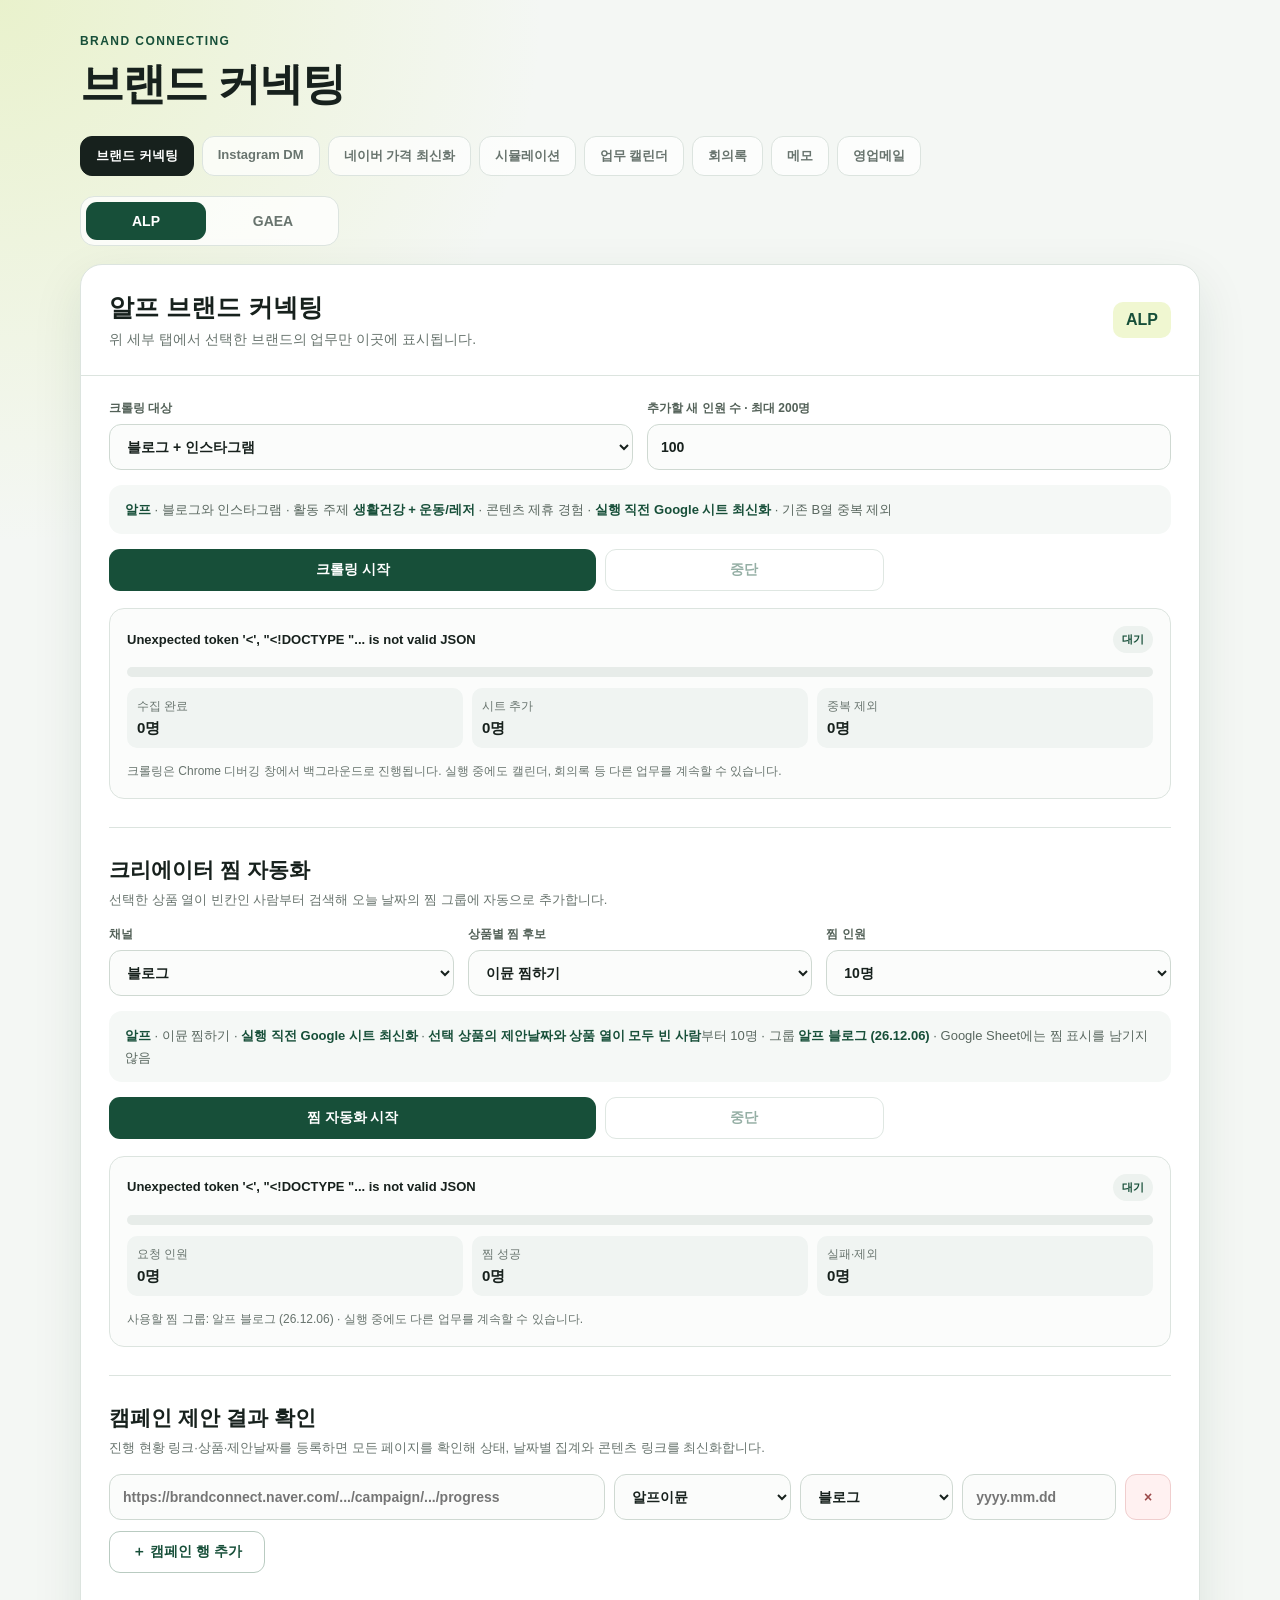
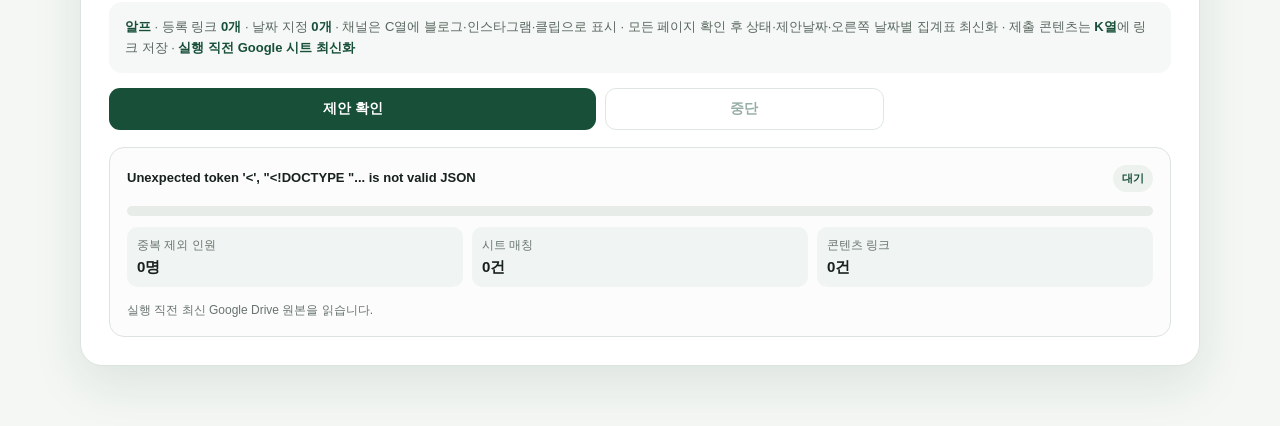
==== brand_connecting.html @ 6a79bbef "Add blog Instagram and clip campaign channels" ====
<!doctype html>
<html lang="ko">
<head>
  <meta charset="utf-8">
  <meta name="viewport" content="width=device-width, initial-scale=1">
  <title>브랜드 커넥팅</title>
  <style>
    :root{
      --ink:#17211d;--muted:#68746e;--paper:#f4f7f4;--card:#fff;
      --green:#174f39;--lime:#cde466;--line:#dce4df;
      --shadow:0 18px 50px rgba(18,54,40,.10)
    }
    *{box-sizing:border-box}
    body{
      margin:0;color:var(--ink);font-family:"Segoe UI","Malgun Gothic",sans-serif;
      background:radial-gradient(circle at top left,rgba(205,228,102,.28),transparent 34rem),var(--paper)
    }
    body[data-brand="gaia"]{
      --green:#4d5a24;--lime:#d8c56a;--paper:#f7f5ec;--line:#e3dfca;
      --shadow:0 18px 50px rgba(77,90,36,.11)
    }
    main{width:min(1120px,calc(100% - 40px));margin:34px auto 60px}
    header{display:flex;align-items:end;justify-content:space-between;gap:24px;margin-bottom:22px}
    .eyebrow{color:var(--green);font-weight:800;letter-spacing:.12em;font-size:12px}
    h1{margin:7px 0 0;font-size:clamp(28px,4vw,44px);letter-spacing:-.04em}
    .nav{display:flex;gap:8px;margin:0 0 18px;overflow-x:auto;padding-bottom:2px}
    .nav a{flex:0 0 auto;padding:10px 15px;border:1px solid var(--line);border-radius:12px;color:var(--muted);background:rgba(255,255,255,.72);text-decoration:none;font-size:13px;font-weight:800}
    .nav a.active{color:#fff;background:var(--ink);border-color:var(--ink)}
    .brand-switch{display:inline-flex;gap:7px;padding:5px;margin-bottom:18px;background:rgba(255,255,255,.78);border:1px solid var(--line);border-radius:14px}
    button{border:0;border-radius:11px;padding:11px 22px;cursor:pointer;font:800 14px "Segoe UI","Malgun Gothic",sans-serif}
    .brand-switch button{min-width:120px;color:var(--muted);background:transparent}
    .brand-switch button.active{color:#fff;background:var(--green)}
    .workspace{background:var(--card);border:1px solid var(--line);border-radius:22px;box-shadow:var(--shadow);overflow:hidden}
    .workspace-head{display:flex;justify-content:space-between;gap:18px;padding:26px 28px;border-bottom:1px solid var(--line)}
    .workspace-head h2{margin:0 0 7px;font-size:25px}
    .workspace-head p{margin:0;color:var(--muted);font-size:14px}
    .brand-mark{align-self:center;padding:9px 13px;border-radius:10px;background:color-mix(in srgb,var(--lime) 30%,white);color:var(--green);font-weight:900}
    .workspace-body{min-height:300px;padding:24px 28px 28px}
    .crawl-grid{display:grid;grid-template-columns:1fr 1fr;gap:14px}
    .field label{display:block;margin:0 0 7px;color:#536158;font-size:12px;font-weight:850}
    .field select,.field input{width:100%;height:46px;border:1px solid #cfd9d2;border-radius:12px;background:#fbfcfb;padding:0 13px;color:var(--ink);font:700 14px "Segoe UI","Malgun Gothic",sans-serif;outline:none}
    .field select:focus,.field input:focus{border-color:#76a68b;box-shadow:0 0 0 3px rgba(23,89,64,.10)}
    .filter-summary{margin:15px 0;padding:14px 16px;border-radius:13px;background:#f5f8f6;color:#59675f;font-size:13px;line-height:1.65}
    .filter-summary strong{color:var(--green)}
    .crawl-actions{display:grid;grid-template-columns:1.4fr .8fr .8fr;gap:9px}
    .start-button{color:#fff;background:var(--green)}
    .resume-button{color:#263311;background:var(--lime)}
    .stop-button{color:var(--green);background:#fff;border:1px solid #b9cbc1}
    .crawl-actions button:disabled{cursor:not-allowed;opacity:.45}
    .status-card{margin-top:17px;padding:17px;border:1px solid var(--line);border-radius:15px;background:#fbfcfb}
    .status-top{display:flex;align-items:center;justify-content:space-between;gap:12px}
    .status-message{font-size:13px;font-weight:750;line-height:1.55}
    .status-badge{flex:0 0 auto;padding:6px 9px;border-radius:99px;background:#edf2ef;color:var(--green);font-size:11px;font-weight:850}
    .progress{height:10px;margin:14px 0 11px;border-radius:99px;background:#e7ece9;overflow:hidden}
    .progress div{height:100%;width:0;background:var(--lime);transition:width .25s}
    .status-meta{display:grid;grid-template-columns:repeat(3,1fr);gap:9px;color:var(--muted);font-size:12px}
    .status-meta div{padding:10px;border-radius:10px;background:#f0f4f2}
    .status-meta b{display:block;margin-top:4px;color:var(--ink);font-size:15px}
    .background-note{margin:14px 0 0;color:var(--muted);font-size:12px;line-height:1.55}
    .section-divider{height:1px;margin:28px 0;background:var(--line)}
    .favorite-head{display:flex;align-items:end;justify-content:space-between;gap:18px;margin-bottom:16px}
    .favorite-head h3{margin:0 0 6px;font-size:21px}
    .favorite-head p{margin:0;color:var(--muted);font-size:13px;line-height:1.55}
    .favorite-grid{display:grid;grid-template-columns:repeat(3,1fr);gap:14px}
    .favorite-actions{display:grid;grid-template-columns:1.4fr .8fr .8fr;gap:9px}
    .favorite-start{color:#fff;background:var(--green)}
    .favorite-resume{color:#263311;background:var(--lime)}
    .favorite-stop{color:var(--green);background:#fff;border:1px solid #b9cbc1}
    .favorite-actions button:disabled{cursor:not-allowed;opacity:.45}
    .campaign-list{display:grid;gap:10px;margin-bottom:11px}
    .campaign-row{display:grid;grid-template-columns:minmax(0,1.55fr) minmax(145px,.55fr) minmax(130px,.48fr) minmax(135px,.48fr) 46px;gap:9px;align-items:center}
    .campaign-row input,.campaign-row select{width:100%;height:46px;border:1px solid #cfd9d2;border-radius:12px;background:#fbfcfb;padding:0 13px;color:var(--ink);font:700 14px "Segoe UI","Malgun Gothic",sans-serif;outline:none}
    .campaign-row input:focus,.campaign-row select:focus{border-color:#76a68b;box-shadow:0 0 0 3px rgba(23,89,64,.10)}
    .remove-campaign{height:46px;padding:0;color:#9c4b4b;background:#fff1f1;border:1px solid #f0cece}
    .add-campaign{margin-bottom:14px;color:var(--green);background:#fff;border:1px solid #b9cbc1}
    .proposal-actions{display:grid;grid-template-columns:1.4fr .8fr .8fr;gap:9px}
    .proposal-start{color:#fff;background:var(--green)}
    .proposal-resume{color:#263311;background:var(--lime)}
    .proposal-stop{color:var(--green);background:#fff;border:1px solid #b9cbc1}
    .proposal-actions button:disabled,.add-campaign:disabled,.remove-campaign:disabled{cursor:not-allowed;opacity:.45}
    .error-list{margin:10px 0 0;padding-left:18px;color:#9c4b4b;font-size:12px;line-height:1.55}
    @media(max-width:760px){header{align-items:start;flex-direction:column}.workspace-head,.favorite-head{align-items:start;flex-direction:column}.crawl-grid,.crawl-actions,.favorite-grid,.favorite-actions,.proposal-actions,.campaign-row{grid-template-columns:1fr}.status-meta{grid-template-columns:1fr}.remove-campaign{width:100%}}
  </style>
  <link rel="stylesheet" href="/theme-meeting.css">
  <link rel="stylesheet" href="/glass-theme.css">
</head>
<body class="page-brand" data-brand="alp">
  <main>
    <header>
      <div>
        <div class="eyebrow">BRAND CONNECTING</div>
        <h1>브랜드 커넥팅</h1>
      </div>
    </header>
    <nav class="nav" aria-label="업무 메뉴">
      <a class="active" href="/brand-connecting">브랜드 커넥팅</a>
      <a href="/">Instagram DM</a>
      <a href="/prices">네이버 가격 최신화</a>
      <a href="/simulation">시뮬레이션</a>
      <a href="/calendar">업무 캘린더</a>
      <a href="/meetings">회의록</a>
      <a href="/memos">메모</a>
      <a href="/sales-email">영업메일</a>
    </nav>
    <div class="brand-switch" aria-label="브랜드 선택">
      <button type="button" data-brand="alp">ALP</button>
      <button type="button" data-brand="gaia">GAEA</button>
    </div>
    <section class="workspace">
      <div class="workspace-head">
        <div>
          <h2 id="workspaceTitle">알프 브랜드 커넥팅</h2>
          <p>위 세부 탭에서 선택한 브랜드의 업무만 이곳에 표시됩니다.</p>
        </div>
        <div id="brandMark" class="brand-mark">ALP</div>
      </div>
      <div class="workspace-body">
        <div class="crawl-grid">
          <div class="field">
            <label for="crawlSource">크롤링 대상</label>
            <select id="crawlSource">
              <option value="both">블로그 + 인스타그램</option>
              <option value="blog">블로그만</option>
              <option value="instagram">인스타그램만</option>
            </select>
          </div>
          <div class="field">
            <label for="crawlCount">추가할 새 인원 수 · 최대 200명</label>
            <input id="crawlCount" type="number" min="1" max="200" value="100">
          </div>
        </div>
        <div id="filterSummary" class="filter-summary"></div>
        <div class="crawl-actions">
          <button id="startCrawl" class="start-button" type="button">크롤링 시작</button>
          <button id="resumeCrawl" class="resume-button" type="button" hidden>로그인 완료·계속</button>
          <button id="stopCrawl" class="stop-button" type="button" disabled>중단</button>
        </div>
        <div class="status-card">
          <div class="status-top">
            <div id="statusMessage" class="status-message">크롤링 대기 중</div>
            <div id="statusBadge" class="status-badge">대기</div>
          </div>
          <div class="progress"><div id="crawlProgress"></div></div>
          <div class="status-meta">
            <div>수집 완료<b id="collectedCount">0명</b></div>
            <div>시트 추가<b id="addedCount">0명</b></div>
            <div>중복 제외<b id="duplicateCount">0명</b></div>
          </div>
          <p class="background-note">크롤링은 Chrome 디버깅 창에서 백그라운드로 진행됩니다. 실행 중에도 캘린더, 회의록 등 다른 업무를 계속할 수 있습니다.</p>
        </div>
        <div class="section-divider"></div>
        <section aria-labelledby="favoriteTitle">
          <div class="favorite-head">
            <div>
              <h3 id="favoriteTitle">크리에이터 찜 자동화</h3>
              <p>선택한 상품 열이 빈칸인 사람부터 검색해 오늘 날짜의 찜 그룹에 자동으로 추가합니다.</p>
            </div>
          </div>
          <div class="favorite-grid">
            <div class="field">
              <label for="favoritePlatform">채널</label>
              <select id="favoritePlatform">
                <option value="blog">블로그</option>
                <option value="instagram">인스타그램</option>
              </select>
            </div>
            <div class="field">
              <label for="favoriteProduct">상품별 찜 후보</label>
              <select id="favoriteProduct"></select>
            </div>
            <div class="field">
              <label for="favoriteCount">찜 인원</label>
              <select id="favoriteCount">
                <option value="10">10명</option>
                <option value="20">20명</option>
                <option value="30">30명</option>
                <option value="40">40명</option>
                <option value="50">50명</option>
              </select>
            </div>
          </div>
          <div id="favoriteSummary" class="filter-summary"></div>
          <div class="favorite-actions">
            <button id="startFavorite" class="favorite-start" type="button">찜 자동화 시작</button>
            <button id="resumeFavorite" class="favorite-resume" type="button" hidden>로그인 완료·계속</button>
            <button id="stopFavorite" class="favorite-stop" type="button" disabled>중단</button>
          </div>
          <div class="status-card">
            <div class="status-top">
              <div id="favoriteStatusMessage" class="status-message">찜 자동화 대기 중</div>
              <div id="favoriteStatusBadge" class="status-badge">대기</div>
            </div>
            <div class="progress"><div id="favoriteProgress"></div></div>
            <div class="status-meta">
              <div>요청 인원<b id="favoriteRequested">0명</b></div>
              <div>찜 성공<b id="favoriteProcessed">0명</b></div>
              <div>실패·제외<b id="favoriteFailed">0명</b></div>
            </div>
            <p id="favoriteGroupNote" class="background-note"></p>
          </div>
        </section>
        <div class="section-divider"></div>
        <section aria-labelledby="proposalTitle">
          <div class="favorite-head">
            <div>
              <h3 id="proposalTitle">캠페인 제안 결과 확인</h3>
              <p>진행 현황 링크·상품·제안날짜를 등록하면 모든 페이지를 확인해 상태, 날짜별 집계와 콘텐츠 링크를 최신화합니다.</p>
            </div>
          </div>
          <div id="campaignList" class="campaign-list"></div>
          <button id="addCampaign" class="add-campaign" type="button">＋ 캠페인 행 추가</button>
          <div id="proposalSummary" class="filter-summary"></div>
          <div class="proposal-actions">
            <button id="startProposal" class="proposal-start" type="button">제안 확인</button>
            <button id="resumeProposal" class="proposal-resume" type="button" hidden>로그인 완료·계속</button>
            <button id="stopProposal" class="proposal-stop" type="button" disabled>중단</button>
          </div>
          <div class="status-card">
            <div class="status-top">
              <div id="proposalStatusMessage" class="status-message">제안 결과 확인 대기 중</div>
              <div id="proposalStatusBadge" class="status-badge">대기</div>
            </div>
            <div class="progress"><div id="proposalProgress"></div></div>
            <div class="status-meta">
              <div>중복 제외 인원<b id="proposalCreators">0명</b></div>
              <div>시트 매칭<b id="proposalMatched">0건</b></div>
              <div>콘텐츠 링크<b id="proposalLinks">0건</b></div>
            </div>
            <p id="proposalNote" class="background-note">실행 직전 최신 Google Drive 원본을 읽습니다.</p>
            <ul id="proposalErrors" class="error-list" hidden></ul>
          </div>
        </section>
      </div>
    </section>
  </main>
  <script>
    const brands={
      alp:{label:"알프",mark:"ALP"},
      gaia:{label:"가이아",mark:"GAEA"}
    };
    const favoriteProducts={
      alp:[
        {value:"immun",label:"이뮨 찜하기"},
        {value:"iron_drop",label:"아이언드롭 찜하기"}
      ],
      gaia:[
        {value:"oil",label:"오일 찜하기"},
        {value:"pickles",label:"병절임 찜하기"},
        {value:"pouch",label:"파우치 찜하기"}
      ]
    };
    const campaignProducts={
      alp:[
        {value:"immun",label:"알프이뮨"},
        {value:"iron_drop",label:"알프아이언드롭"}
      ],
      gaia:[
        {value:"oil",label:"오일"},
        {value:"pickles",label:"병절임"},
        {value:"pouch",label:"파우치"}
      ]
    };
    const campaignChannels={
      alp:[
        {value:"blog",label:"블로그"},
        {value:"instagram",label:"인스타그램"}
      ],
      gaia:[
        {value:"blog",label:"블로그"},
        {value:"instagram",label:"인스타그램"},
        {value:"clip",label:"클립"}
      ]
    };
    const proposalRowsByBrand={
      alp:[{url:"",product:"immun",channel:"blog",proposal_date:""}],
      gaia:[{url:"",product:"oil",channel:"blog",proposal_date:""}]
    };
    const proposalSaveTimers={alp:null,gaia:null};
    let currentBrand="alp",pollTimer=null,favoritePollTimer=null,proposalPollTimer=null;
    let latestCrawlStatus=null,latestFavoriteStatus=null,latestProposalStatus=null;
    let crawlIsRunning=false,favoriteIsRunning=false,proposalIsRunning=false;
    const runningStatuses=new Set(["queued","preparing","running","saving","login_required"]);
    async function request(url,options){
      const response=await fetch(url,options),data=await response.json();
      if(!response.ok)throw new Error(data.error||"요청을 처리하지 못했습니다.");
      return data;
    }
    function updateFilterSummary(){
      const source=document.getElementById("crawlSource").value;
      const sourceLabel={both:"블로그와 인스타그램",blog:"블로그",instagram:"인스타그램"}[source];
      const topics=currentBrand==="alp"?"생활건강 + 운동/레저":"푸드";
      document.getElementById("filterSummary").innerHTML=`<strong>${brands[currentBrand].label}</strong> · ${sourceLabel} · 활동 주제 <strong>${topics}</strong> · 콘텐츠 제휴 경험 · <strong>실행 직전 Google 시트 최신화</strong> · 기존 B열 중복 제외`;
    }
    function todayGroupName(){
      const now=new Date();
      const stamp=`${String(now.getFullYear()).slice(-2)}.${String(now.getMonth()+1).padStart(2,"0")}.${String(now.getDate()).padStart(2,"0")}`;
      const platform=document.getElementById("favoritePlatform").value==="blog"?"블로그":"인스타그램";
      return `${brands[currentBrand].label} ${platform} (${stamp})`;
    }
    function todayProposalDate(){
      const now=new Date();
      return `${now.getFullYear()}.${String(now.getMonth()+1).padStart(2,"0")}.${String(now.getDate()).padStart(2,"0")}`;
    }
    function renderFavoriteProducts(){
      const select=document.getElementById("favoriteProduct");
      const previous=select.value;
      select.replaceChildren();
      favoriteProducts[currentBrand].forEach(product=>{
        const option=document.createElement("option");
        option.value=product.value;option.textContent=product.label;select.append(option);
      });
      if([...select.options].some(option=>option.value===previous))select.value=previous;
      updateFavoriteSummary();
    }
    function updateFavoriteSummary(){
      const product=document.getElementById("favoriteProduct").selectedOptions[0]?.textContent||"";
      const count=document.getElementById("favoriteCount").value;
      document.getElementById("favoriteSummary").innerHTML=`<strong>${brands[currentBrand].label}</strong> · ${product} · <strong>실행 직전 Google 시트 최신화</strong> · <strong>선택 상품의 제안날짜와 상품 열이 모두 빈 사람</strong>부터 ${count}명 · 그룹 <strong>${todayGroupName()}</strong> · Google Sheet에는 찜 표시를 남기지 않음`;
      document.getElementById("favoriteGroupNote").textContent=`사용할 찜 그룹: ${todayGroupName()} · 실행 중에도 다른 업무를 계속할 수 있습니다.`;
    }
    function updateProposalSummary(){
      const rows=proposalRowsByBrand[currentBrand];
      const filled=rows.filter(row=>row.url.trim()).length;
      const dated=rows.filter(row=>row.url.trim()&&String(row.proposal_date||"").trim()).length;
      const clips=rows.filter(row=>row.url.trim()&&row.channel==="clip").length;
      const contentColumn=currentBrand==="alp"?"K열":"L열";
      document.getElementById("proposalSummary").innerHTML=`<strong>${brands[currentBrand].label}</strong> · 등록 링크 <strong>${filled}개</strong> · 날짜 지정 <strong>${dated}개</strong>${currentBrand==="gaia"?` · 클립 <strong>${clips}개</strong>`:""} · 채널은 C열에 블로그·인스타그램·클립으로 표시 · 모든 페이지 확인 후 상태·제안날짜·오른쪽 날짜별 집계표 최신화 · 제출 콘텐츠는 <strong>${contentColumn}</strong>에 링크 저장 · <strong>실행 직전 Google 시트 최신화</strong>`;
    }
    function saveCampaignRows(brand=currentBrand,immediate=false){
      const campaigns=proposalRowsByBrand[brand].map(row=>({
        url:String(row.url||""),
        product:String(row.product||""),
        channel:String(row.channel||""),
        proposal_date:String(row.proposal_date||"")
      }));
      const persist=()=>request("/api/brand-connecting/proposal/campaigns",{
        method:"POST",
        headers:{"Content-Type":"application/json"},
        body:JSON.stringify({brand,campaigns})
      }).catch(error=>{
        document.getElementById("proposalStatusMessage").textContent=`링크 저장 실패: ${error.message}`;
      });
      clearTimeout(proposalSaveTimers[brand]);
      if(immediate)persist();
      else proposalSaveTimers[brand]=setTimeout(persist,300);
    }
    async function loadCampaignRows(){
      for(const brand of ["alp","gaia"]){
        try{
          const saved=await request(`/api/brand-connecting/proposal/campaigns?brand=${brand}`);
          if(Array.isArray(saved.campaigns))proposalRowsByBrand[brand]=saved.campaigns;
        }catch(error){
          document.getElementById("proposalStatusMessage").textContent=`저장된 링크 불러오기 실패: ${error.message}`;
        }
      }
    }
    function renderCampaignRows(){
      const container=document.getElementById("campaignList");
      container.replaceChildren();
      proposalRowsByBrand[currentBrand].forEach((row,index)=>{
        const wrapper=document.createElement("div");
        wrapper.className="campaign-row";
        const input=document.createElement("input");
        input.type="url";
        input.placeholder="https://brandconnect.naver.com/.../campaign/.../progress";
        input.setAttribute("aria-label",`캠페인 링크 ${index+1}`);
        input.value=row.url;
        input.addEventListener("input",()=>{
          row.url=input.value;
          updateProposalSummary();
          saveCampaignRows();
        });
        const select=document.createElement("select");
        select.setAttribute("aria-label",`캠페인 상품 ${index+1}`);
        campaignProducts[currentBrand].forEach(product=>{
          const option=document.createElement("option");
          option.value=product.value;option.textContent=product.label;select.append(option);
        });
        select.value=row.product;
        select.addEventListener("change",()=>{
          row.product=select.value;
          saveCampaignRows();
        });
        const channelSelect=document.createElement("select");
        channelSelect.setAttribute("aria-label",`캠페인 채널 ${index+1}`);
        const emptyChannel=document.createElement("option");
        emptyChannel.value="";emptyChannel.textContent="채널 선택";channelSelect.append(emptyChannel);
        campaignChannels[currentBrand].forEach(channel=>{
          const option=document.createElement("option");
          option.value=channel.value;option.textContent=channel.label;channelSelect.append(option);
        });
        channelSelect.value=row.channel||"";
        const dateInput=document.createElement("input");
        dateInput.type="text";
        dateInput.inputMode="numeric";
        dateInput.placeholder="yyyy.mm.dd";
        dateInput.setAttribute("aria-label",`캠페인 제안날짜 ${index+1}`);
        dateInput.value=row.proposal_date||"";
        channelSelect.addEventListener("change",()=>{
          row.channel=channelSelect.value;
          if(row.channel==="clip"){
            row.proposal_date=todayProposalDate();
            dateInput.value=row.proposal_date;
          }
          updateProposalSummary();
          saveCampaignRows();
        });
        dateInput.addEventListener("input",()=>{
          row.proposal_date=dateInput.value;
          updateProposalSummary();
          saveCampaignRows();
        });
        const remove=document.createElement("button");
        remove.type="button";remove.className="remove-campaign";remove.textContent="×";
        remove.setAttribute("aria-label",`캠페인 행 ${index+1} 삭제`);
        remove.addEventListener("click",()=>{
          const rows=proposalRowsByBrand[currentBrand];
          rows.splice(index,1);
          saveCampaignRows(currentBrand,true);
          renderCampaignRows();
        });
        wrapper.append(input,select,channelSelect,dateInput,remove);
        container.append(wrapper);
      });
      updateProposalSummary();
      updateControls();
    }
    function addCampaignRow(){
      const rows=proposalRowsByBrand[currentBrand];
      if(rows.length>=20){
        document.getElementById("proposalStatusMessage").textContent="한 번에 최대 20개까지 등록할 수 있습니다.";
        return;
      }
      rows.push({url:"",product:campaignProducts[currentBrand][0].value,channel:"blog",proposal_date:todayProposalDate()});
      saveCampaignRows();
      renderCampaignRows();
    }
    function updateControls(){
      const anyRunning=crawlIsRunning||favoriteIsRunning||proposalIsRunning;
      document.getElementById("startCrawl").disabled=anyRunning;
      document.getElementById("stopCrawl").disabled=!crawlIsRunning;
      document.getElementById("crawlSource").disabled=anyRunning;
      document.getElementById("crawlCount").disabled=anyRunning;
      document.getElementById("startFavorite").disabled=anyRunning;
      document.getElementById("stopFavorite").disabled=!favoriteIsRunning;
      document.getElementById("favoritePlatform").disabled=anyRunning;
      document.getElementById("favoriteProduct").disabled=anyRunning;
      document.getElementById("favoriteCount").disabled=anyRunning;
      document.getElementById("startProposal").disabled=anyRunning;
      document.getElementById("stopProposal").disabled=!proposalIsRunning;
      document.getElementById("addCampaign").disabled=anyRunning;
      document.querySelectorAll(".campaign-row input,.campaign-row select,.remove-campaign").forEach(control=>control.disabled=anyRunning);
      document.querySelectorAll("button[data-brand]").forEach(button=>button.disabled=anyRunning);
    }
    function applyStatus(status){
      latestCrawlStatus=status;
      const running=runningStatuses.has(status.status);
      const visibleStatus=status.brand&&status.brand!==currentBrand
        ? {status:"idle",message:"크롤링 대기 중",requested:0,collected:0,added:0,duplicates:0}
        : status;
      const requested=Number(visibleStatus.requested||0),collected=Number(visibleStatus.collected||0);
      crawlIsRunning=running;
      document.getElementById("statusMessage").textContent=visibleStatus.message||"크롤링 대기 중";
      document.getElementById("statusBadge").textContent={idle:"대기",queued:"준비",preparing:"원본 확인",running:"진행 중",saving:"저장 중",login_required:"로그인 필요",completed:"완료",completed_with_warning:"확인 필요",failed:"실패",stopped:"중단"}[visibleStatus.status]||visibleStatus.status;
      document.getElementById("collectedCount").textContent=`${collected.toLocaleString()}명`;
      document.getElementById("addedCount").textContent=`${Number(visibleStatus.added||0).toLocaleString()}명`;
      document.getElementById("duplicateCount").textContent=`${Number(visibleStatus.duplicates||0).toLocaleString()}명`;
      document.getElementById("crawlProgress").style.width=`${requested?Math.min(100,collected/requested*100):0}%`;
      document.getElementById("resumeCrawl").hidden=visibleStatus.status!=="login_required";
      updateControls();
      clearTimeout(pollTimer);
      if(running)pollTimer=setTimeout(loadStatus,2000);
    }
    function applyFavoriteStatus(status){
      latestFavoriteStatus=status;
      const running=runningStatuses.has(status.status);
      const visibleStatus=status.brand&&status.brand!==currentBrand
        ? {status:"idle",message:"찜 자동화 대기 중",requested:0,processed:0,recorded:0,failed:0,group_name:""}
        : status;
      const requested=Number(visibleStatus.requested||0),processed=Number(visibleStatus.processed||0);
      favoriteIsRunning=running;
      document.getElementById("favoriteStatusMessage").textContent=visibleStatus.message||"찜 자동화 대기 중";
      document.getElementById("favoriteStatusBadge").textContent={idle:"대기",queued:"준비",preparing:"시트 확인",running:"진행 중",saving:"시트 저장",login_required:"로그인 필요",completed:"완료",completed_with_warning:"확인 필요",failed:"실패",stopped:"중단"}[visibleStatus.status]||visibleStatus.status;
      document.getElementById("favoriteRequested").textContent=`${requested.toLocaleString()}명`;
      document.getElementById("favoriteProcessed").textContent=`${processed.toLocaleString()}명`;
      const failed=Number(visibleStatus.failed||0);
      const excluded=running?failed:Math.max(failed,requested-processed);
      document.getElementById("favoriteFailed").textContent=`${excluded.toLocaleString()}명`;
      document.getElementById("favoriteProgress").style.width=`${requested?Math.min(100,processed/requested*100):0}%`;
      document.getElementById("resumeFavorite").hidden=visibleStatus.status!=="login_required";
      if(visibleStatus.group_name)document.getElementById("favoriteGroupNote").textContent=`사용할 찜 그룹: ${visibleStatus.group_name} · 실행 중에도 다른 업무를 계속할 수 있습니다.`;
      else updateFavoriteSummary();
      updateControls();
      clearTimeout(favoritePollTimer);
      if(running)favoritePollTimer=setTimeout(loadFavoriteStatus,2000);
    }
    function applyProposalStatus(status){
      latestProposalStatus=status;
      const running=runningStatuses.has(status.status);
      const visibleStatus=status.brand&&status.brand!==currentBrand
        ? {status:"idle",message:"제안 결과 확인 대기 중",campaign_count:0,processed_campaigns:0,creators_seen:0,matched:0,added:0,links:0,unmatched:0,errors:[]}
        : status;
      const total=Number(visibleStatus.campaign_count||0),processed=Number(visibleStatus.processed_campaigns||0);
      proposalIsRunning=running;
      document.getElementById("proposalStatusMessage").textContent=visibleStatus.message||"제안 결과 확인 대기 중";
      document.getElementById("proposalStatusBadge").textContent={idle:"대기",queued:"준비",preparing:"원본 확인",running:"확인 중",saving:"시트 저장",login_required:"로그인 필요",completed:"완료",completed_with_warning:"확인 필요",failed:"실패",stopped:"중단"}[visibleStatus.status]||visibleStatus.status;
      document.getElementById("proposalCreators").textContent=`${Number(visibleStatus.creators_seen||0).toLocaleString()}명`;
      document.getElementById("proposalMatched").textContent=`${Number(visibleStatus.matched||0).toLocaleString()}건`;
      document.getElementById("proposalLinks").textContent=`${Number(visibleStatus.links||0).toLocaleString()}건`;
      document.getElementById("proposalProgress").style.width=`${total?Math.min(100,processed/total*100):0}%`;
      document.getElementById("resumeProposal").hidden=visibleStatus.status!=="login_required";
      document.getElementById("proposalNote").textContent=visibleStatus.current_campaign?`확인 중: ${visibleStatus.current_campaign} · 확인 페이지 ${Number(visibleStatus.pages_checked||0).toLocaleString()}개`:`확인 페이지 ${Number(visibleStatus.pages_checked||0).toLocaleString()}개 · 시트 신규 ${Number(visibleStatus.added||0).toLocaleString()}명 추가 · 잘못 표시된 기존 제안 ${Number(visibleStatus.reconciled||0).toLocaleString()}명 정리 · 날짜 ${Number(visibleStatus.dated||0).toLocaleString()}명 보정 · 시트 미매칭 ${Number(visibleStatus.unmatched||0).toLocaleString()}명`;
      const errors=document.getElementById("proposalErrors");
      errors.replaceChildren();
      (visibleStatus.errors||[]).forEach(message=>{
        const item=document.createElement("li");item.textContent=message;errors.append(item);
      });
      errors.hidden=!errors.children.length;
      updateControls();
      clearTimeout(proposalPollTimer);
      if(running)proposalPollTimer=setTimeout(loadProposalStatus,2000);
    }
    async function loadStatus(){
      try{applyStatus(await request("/api/brand-connecting/crawl/status"))}
      catch(error){document.getElementById("statusMessage").textContent=error.message}
    }
    async function loadFavoriteStatus(){
      try{applyFavoriteStatus(await request("/api/brand-connecting/favorite/status"))}
      catch(error){document.getElementById("favoriteStatusMessage").textContent=error.message}
    }
    async function loadProposalStatus(){
      try{applyProposalStatus(await request("/api/brand-connecting/proposal/status"))}
      catch(error){document.getElementById("proposalStatusMessage").textContent=error.message}
    }
    async function startCrawl(){
      const count=Math.max(1,Math.min(200,Number(document.getElementById("crawlCount").value)||100));
      document.getElementById("crawlCount").value=count;
      try{
        const status=await request("/api/brand-connecting/crawl/start",{method:"POST",headers:{"Content-Type":"application/json"},body:JSON.stringify({brand:currentBrand,source:document.getElementById("crawlSource").value,count})});
        applyStatus(status);
      }catch(error){document.getElementById("statusMessage").textContent=error.message}
    }
    async function startFavorite(){
      try{
        const status=await request("/api/brand-connecting/favorite/start",{
          method:"POST",headers:{"Content-Type":"application/json"},
          body:JSON.stringify({
            brand:currentBrand,
            platform:document.getElementById("favoritePlatform").value,
            product:document.getElementById("favoriteProduct").value,
            count:Number(document.getElementById("favoriteCount").value)
          })
        });
        applyFavoriteStatus(status);
      }catch(error){document.getElementById("favoriteStatusMessage").textContent=error.message}
    }
    async function startProposal(){
      const campaigns=proposalRowsByBrand[currentBrand]
        .map(row=>({url:row.url.trim(),product:row.product,channel:String(row.channel||""),proposal_date:String(row.proposal_date||"").trim()}))
        .filter(row=>row.url);
      if(!campaigns.length){
        document.getElementById("proposalStatusMessage").textContent="확인할 캠페인 링크를 입력해주세요.";
        return;
      }
      if(campaigns.some(row=>!/^\d{4}\.\d{2}\.\d{2}$/.test(row.proposal_date))){
        document.getElementById("proposalStatusMessage").textContent="각 캠페인의 제안날짜를 yyyy.mm.dd 형식으로 확인해주세요.";
        return;
      }
      try{
        const status=await request("/api/brand-connecting/proposal/start",{
          method:"POST",headers:{"Content-Type":"application/json"},
          body:JSON.stringify({brand:currentBrand,campaigns})
        });
        applyProposalStatus(status);
      }catch(error){document.getElementById("proposalStatusMessage").textContent=error.message}
    }
    function selectBrand(brand){
      if(!brands[brand])brand="alp";
      currentBrand=brand;
      document.body.dataset.brand=brand;
      document.querySelectorAll("[data-brand]").forEach(button=>button.classList.toggle("active",button.dataset.brand===brand));
      document.getElementById("workspaceTitle").textContent=`${brands[brand].label} 브랜드 커넥팅`;
      document.getElementById("brandMark").textContent=brands[brand].mark;
      localStorage.setItem("brandConnectingBrand",brand);
      updateFilterSummary();
      renderFavoriteProducts();
      renderCampaignRows();
      if(latestCrawlStatus)applyStatus(latestCrawlStatus);
      if(latestFavoriteStatus)applyFavoriteStatus(latestFavoriteStatus);
      if(latestProposalStatus)applyProposalStatus(latestProposalStatus);
    }
    document.querySelectorAll("button[data-brand]").forEach(button=>button.addEventListener("click",()=>selectBrand(button.dataset.brand)));
    document.getElementById("crawlSource").addEventListener("change",updateFilterSummary);
    document.getElementById("favoritePlatform").addEventListener("change",updateFavoriteSummary);
    document.getElementById("favoriteProduct").addEventListener("change",updateFavoriteSummary);
    document.getElementById("favoriteCount").addEventListener("change",updateFavoriteSummary);
    document.getElementById("startCrawl").addEventListener("click",startCrawl);
    document.getElementById("startFavorite").addEventListener("click",startFavorite);
    document.getElementById("addCampaign").addEventListener("click",addCampaignRow);
    document.getElementById("startProposal").addEventListener("click",startProposal);
    document.getElementById("resumeCrawl").addEventListener("click",async()=>{try{applyStatus(await request("/api/brand-connecting/crawl/resume",{method:"POST",headers:{"Content-Type":"application/json"},body:"{}"}))}catch(error){document.getElementById("statusMessage").textContent=error.message}});
    document.getElementById("stopCrawl").addEventListener("click",async()=>{try{applyStatus(await request("/api/brand-connecting/crawl/stop",{method:"POST",headers:{"Content-Type":"application/json"},body:"{}"}))}catch(error){document.getElementById("statusMessage").textContent=error.message}});
    document.getElementById("resumeFavorite").addEventListener("click",async()=>{try{applyFavoriteStatus(await request("/api/brand-connecting/favorite/resume",{method:"POST",headers:{"Content-Type":"application/json"},body:"{}"}))}catch(error){document.getElementById("favoriteStatusMessage").textContent=error.message}});
    document.getElementById("stopFavorite").addEventListener("click",async()=>{try{applyFavoriteStatus(await request("/api/brand-connecting/favorite/stop",{method:"POST",headers:{"Content-Type":"application/json"},body:"{}"}))}catch(error){document.getElementById("favoriteStatusMessage").textContent=error.message}});
    document.getElementById("resumeProposal").addEventListener("click",async()=>{try{applyProposalStatus(await request("/api/brand-connecting/proposal/resume",{method:"POST",headers:{"Content-Type":"application/json"},body:"{}"}))}catch(error){document.getElementById("proposalStatusMessage").textContent=error.message}});
    document.getElementById("stopProposal").addEventListener("click",async()=>{try{applyProposalStatus(await request("/api/brand-connecting/proposal/stop",{method:"POST",headers:{"Content-Type":"application/json"},body:"{}"}))}catch(error){document.getElementById("proposalStatusMessage").textContent=error.message}});
    async function initialize(){
      await loadCampaignRows();
      selectBrand(localStorage.getItem("brandConnectingBrand")||"alp");
      loadStatus();
      loadFavoriteStatus();
      loadProposalStatus();
    }
    initialize();
  </script>
</body>
</html>
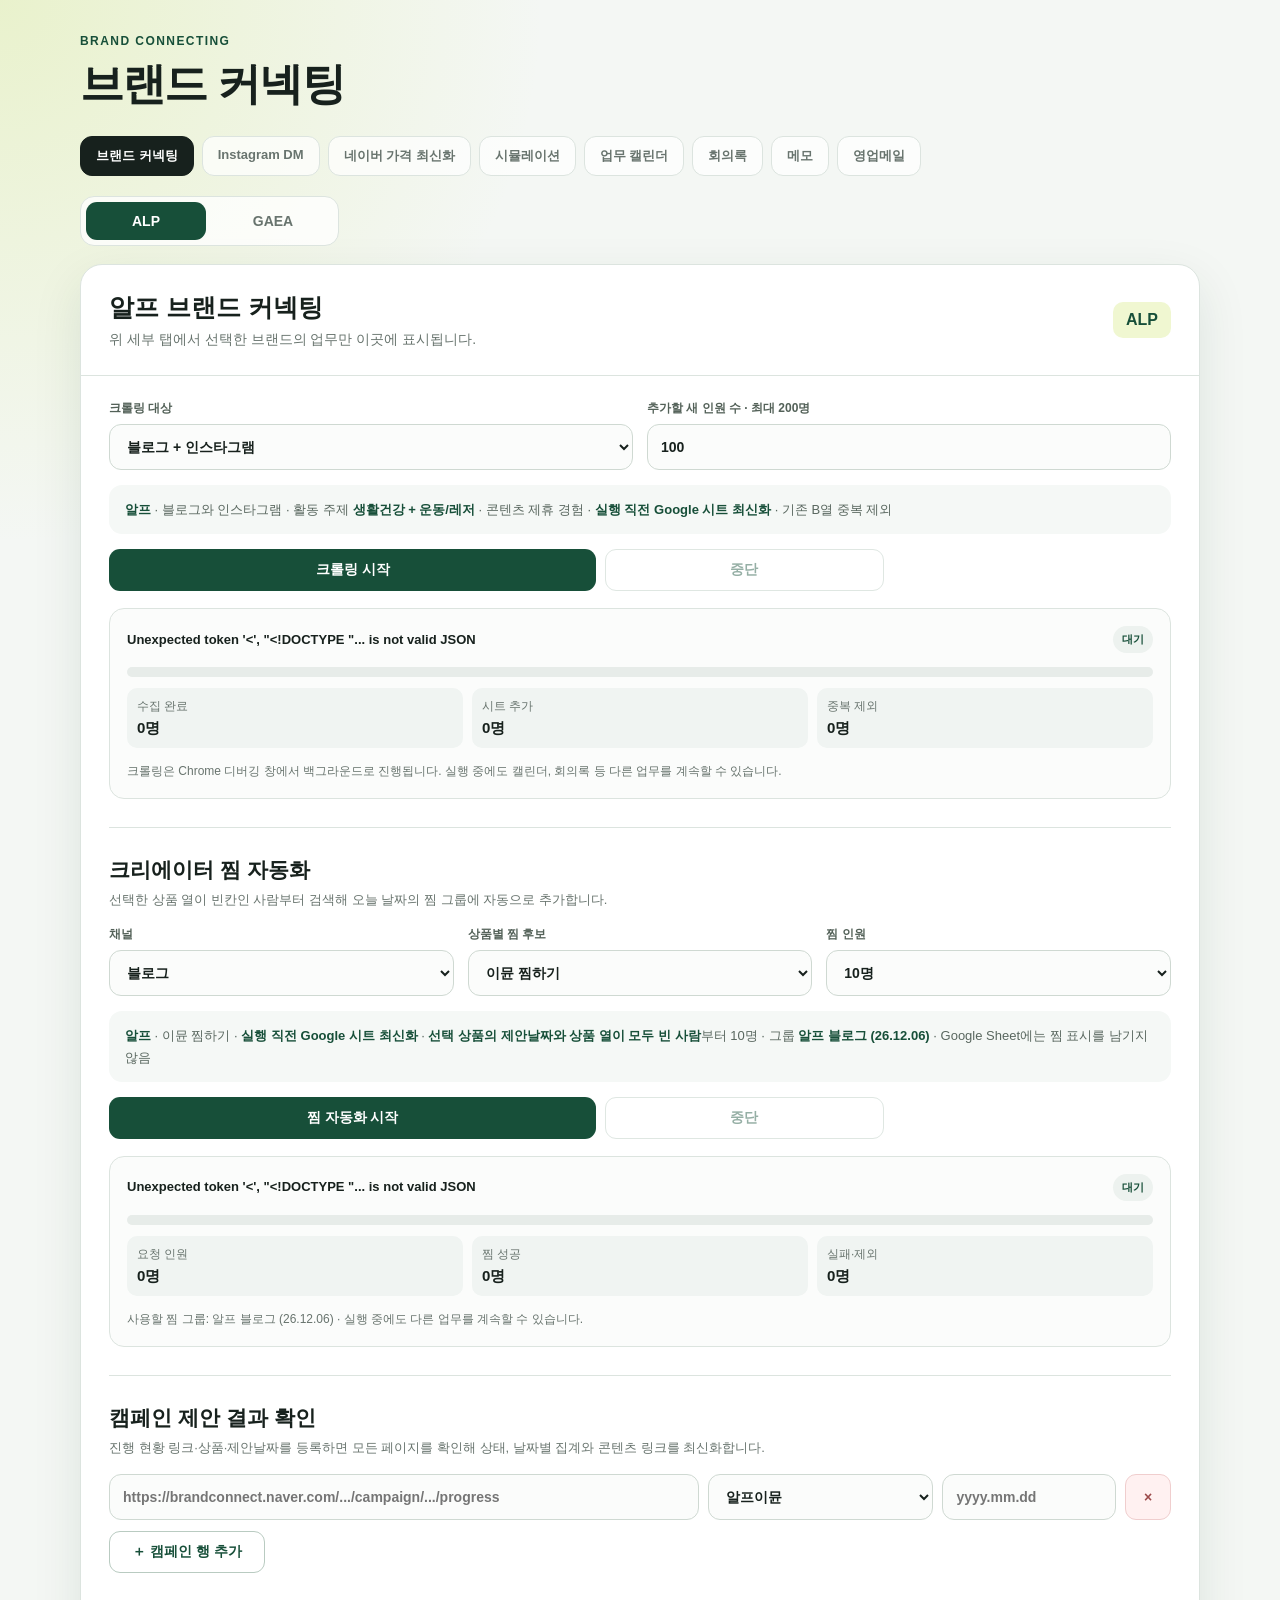
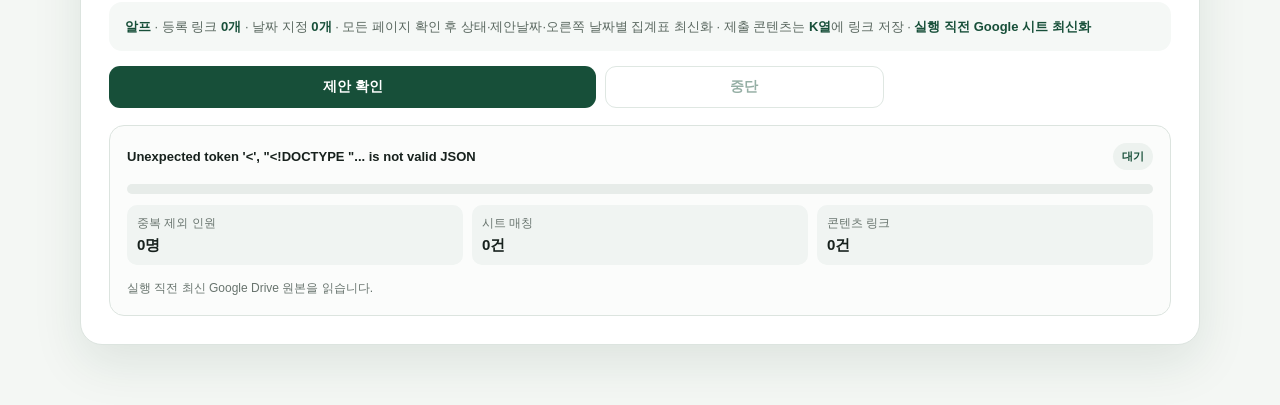
==== commit 072dbef9: "Limit campaign channel tagging to Gaia clips" ====
--- a/brand_connecting.html
+++ b/brand_connecting.html
@@ -68,7 +68,8 @@
     .favorite-stop{color:var(--green);background:#fff;border:1px solid #b9cbc1}
     .favorite-actions button:disabled{cursor:not-allowed;opacity:.45}
     .campaign-list{display:grid;gap:10px;margin-bottom:11px}
-    .campaign-row{display:grid;grid-template-columns:minmax(0,1.55fr) minmax(145px,.55fr) minmax(130px,.48fr) minmax(135px,.48fr) 46px;gap:9px;align-items:center}
+    .campaign-row{display:grid;grid-template-columns:minmax(0,1.7fr) minmax(170px,.65fr) minmax(145px,.5fr) 46px;gap:9px;align-items:center}
+    .campaign-row.has-channel{grid-template-columns:minmax(0,1.55fr) minmax(145px,.55fr) minmax(150px,.52fr) minmax(135px,.48fr) 46px}
     .campaign-row input,.campaign-row select{width:100%;height:46px;border:1px solid #cfd9d2;border-radius:12px;background:#fbfcfb;padding:0 13px;color:var(--ink);font:700 14px "Segoe UI","Malgun Gothic",sans-serif;outline:none}
     .campaign-row input:focus,.campaign-row select:focus{border-color:#76a68b;box-shadow:0 0 0 3px rgba(23,89,64,.10)}
     .remove-campaign{height:46px;padding:0;color:#9c4b4b;background:#fff1f1;border:1px solid #f0cece}
@@ -260,20 +261,9 @@
         {value:"pouch",label:"파우치"}
       ]
     };
-    const campaignChannels={
-      alp:[
-        {value:"blog",label:"블로그"},
-        {value:"instagram",label:"인스타그램"}
-      ],
-      gaia:[
-        {value:"blog",label:"블로그"},
-        {value:"instagram",label:"인스타그램"},
-        {value:"clip",label:"클립"}
-      ]
-    };
     const proposalRowsByBrand={
-      alp:[{url:"",product:"immun",channel:"blog",proposal_date:""}],
-      gaia:[{url:"",product:"oil",channel:"blog",proposal_date:""}]
+      alp:[{url:"",product:"immun",channel:"",proposal_date:""}],
+      gaia:[{url:"",product:"oil",channel:"",proposal_date:""}]
     };
     const proposalSaveTimers={alp:null,gaia:null};
     let currentBrand="alp",pollTimer=null,favoritePollTimer=null,proposalPollTimer=null;
@@ -324,7 +314,7 @@
       const dated=rows.filter(row=>row.url.trim()&&String(row.proposal_date||"").trim()).length;
       const clips=rows.filter(row=>row.url.trim()&&row.channel==="clip").length;
       const contentColumn=currentBrand==="alp"?"K열":"L열";
-      document.getElementById("proposalSummary").innerHTML=`<strong>${brands[currentBrand].label}</strong> · 등록 링크 <strong>${filled}개</strong> · 날짜 지정 <strong>${dated}개</strong>${currentBrand==="gaia"?` · 클립 <strong>${clips}개</strong>`:""} · 채널은 C열에 블로그·인스타그램·클립으로 표시 · 모든 페이지 확인 후 상태·제안날짜·오른쪽 날짜별 집계표 최신화 · 제출 콘텐츠는 <strong>${contentColumn}</strong>에 링크 저장 · <strong>실행 직전 Google 시트 최신화</strong>`;
+      document.getElementById("proposalSummary").innerHTML=`<strong>${brands[currentBrand].label}</strong> · 등록 링크 <strong>${filled}개</strong> · 날짜 지정 <strong>${dated}개</strong>${currentBrand==="gaia"?` · 클립 <strong>${clips}개</strong> · 클립일 때만 C열에 표시`:""} · 모든 페이지 확인 후 상태·제안날짜·오른쪽 날짜별 집계표 최신화 · 제출 콘텐츠는 <strong>${contentColumn}</strong>에 링크 저장 · <strong>실행 직전 Google 시트 최신화</strong>`;
     }
     function saveCampaignRows(brand=currentBrand,immediate=false){
       const campaigns=proposalRowsByBrand[brand].map(row=>({
@@ -348,7 +338,7 @@
       for(const brand of ["alp","gaia"]){
         try{
           const saved=await request(`/api/brand-connecting/proposal/campaigns?brand=${brand}`);
-          if(Array.isArray(saved.campaigns))proposalRowsByBrand[brand]=saved.campaigns;
+          if(Array.isArray(saved.campaigns))proposalRowsByBrand[brand]=saved.campaigns.map(row=>({...row,channel:row.channel==="clip"?"clip":""}));
         }catch(error){
           document.getElementById("proposalStatusMessage").textContent=`저장된 링크 불러오기 실패: ${error.message}`;
         }
@@ -360,6 +350,7 @@
       proposalRowsByBrand[currentBrand].forEach((row,index)=>{
         const wrapper=document.createElement("div");
         wrapper.className="campaign-row";
+        if(currentBrand==="gaia")wrapper.classList.add("has-channel");
         const input=document.createElement("input");
         input.type="url";
         input.placeholder="https://brandconnect.naver.com/.../campaign/.../progress";
@@ -381,30 +372,31 @@
           row.product=select.value;
           saveCampaignRows();
         });
-        const channelSelect=document.createElement("select");
-        channelSelect.setAttribute("aria-label",`캠페인 채널 ${index+1}`);
-        const emptyChannel=document.createElement("option");
-        emptyChannel.value="";emptyChannel.textContent="채널 선택";channelSelect.append(emptyChannel);
-        campaignChannels[currentBrand].forEach(channel=>{
-          const option=document.createElement("option");
-          option.value=channel.value;option.textContent=channel.label;channelSelect.append(option);
-        });
-        channelSelect.value=row.channel||"";
+        let channelSelect=null;
+        if(currentBrand==="gaia"){
+          channelSelect=document.createElement("select");
+          channelSelect.setAttribute("aria-label",`캠페인 채널 ${index+1}`);
+          [{value:"",label:"일반 · C열 유지"},{value:"clip",label:"클립"}].forEach(channel=>{
+            const option=document.createElement("option");
+            option.value=channel.value;option.textContent=channel.label;channelSelect.append(option);
+          });
+          channelSelect.value=row.channel==="clip"?"clip":"";
+        }
         const dateInput=document.createElement("input");
         dateInput.type="text";
         dateInput.inputMode="numeric";
         dateInput.placeholder="yyyy.mm.dd";
         dateInput.setAttribute("aria-label",`캠페인 제안날짜 ${index+1}`);
         dateInput.value=row.proposal_date||"";
-        channelSelect.addEventListener("change",()=>{
-          row.channel=channelSelect.value;
-          if(row.channel==="clip"){
-            row.proposal_date=todayProposalDate();
-            dateInput.value=row.proposal_date;
-          }
-          updateProposalSummary();
-          saveCampaignRows();
-        });
+        if(channelSelect)channelSelect.addEventListener("change",()=>{
+            row.channel=channelSelect.value;
+            if(row.channel==="clip"){
+              row.proposal_date=todayProposalDate();
+              dateInput.value=row.proposal_date;
+            }
+            updateProposalSummary();
+            saveCampaignRows();
+          });
         dateInput.addEventListener("input",()=>{
           row.proposal_date=dateInput.value;
           updateProposalSummary();
@@ -419,7 +411,9 @@
           saveCampaignRows(currentBrand,true);
           renderCampaignRows();
         });
-        wrapper.append(input,select,channelSelect,dateInput,remove);
+        wrapper.append(input,select);
+        if(channelSelect)wrapper.append(channelSelect);
+        wrapper.append(dateInput,remove);
         container.append(wrapper);
       });
       updateProposalSummary();
@@ -431,7 +425,7 @@
         document.getElementById("proposalStatusMessage").textContent="한 번에 최대 20개까지 등록할 수 있습니다.";
         return;
       }
-      rows.push({url:"",product:campaignProducts[currentBrand][0].value,channel:"blog",proposal_date:todayProposalDate()});
+      rows.push({url:"",product:campaignProducts[currentBrand][0].value,channel:"",proposal_date:todayProposalDate()});
       saveCampaignRows();
       renderCampaignRows();
     }
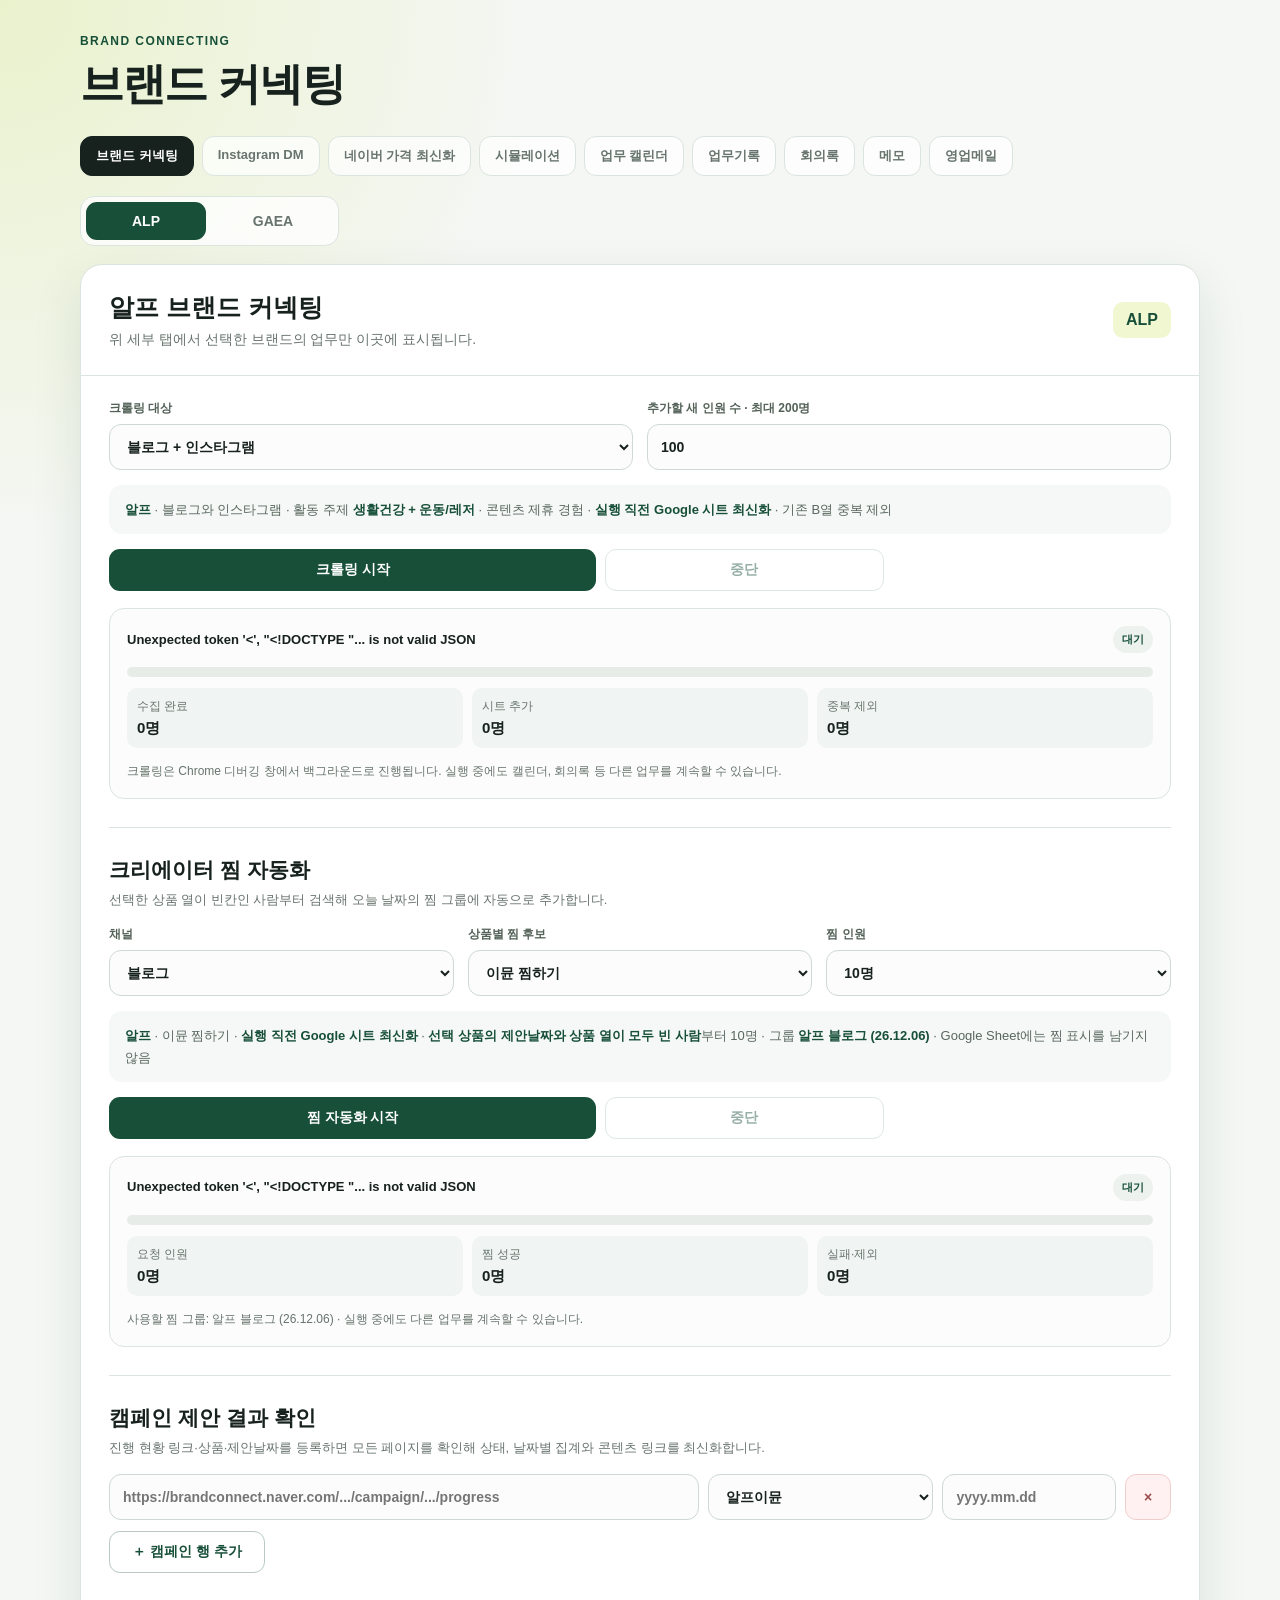
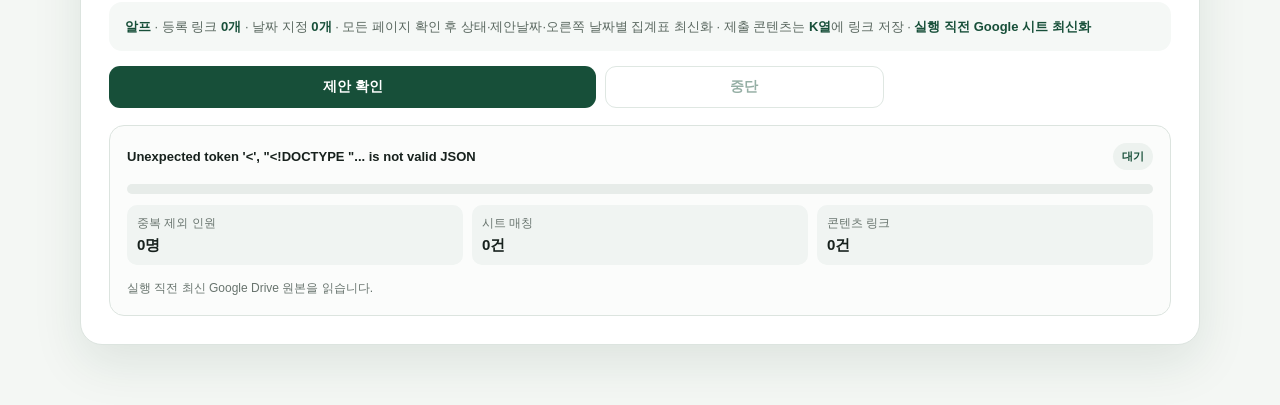
==== commit ec69c833: "Add weekly work log draft workspace" ====
--- a/brand_connecting.html
+++ b/brand_connecting.html
@@ -99,6 +99,7 @@
       <a href="/prices">네이버 가격 최신화</a>
       <a href="/simulation">시뮬레이션</a>
       <a href="/calendar">업무 캘린더</a>
+      <a href="/work-log">업무기록</a>
       <a href="/meetings">회의록</a>
       <a href="/memos">메모</a>
       <a href="/sales-email">영업메일</a>
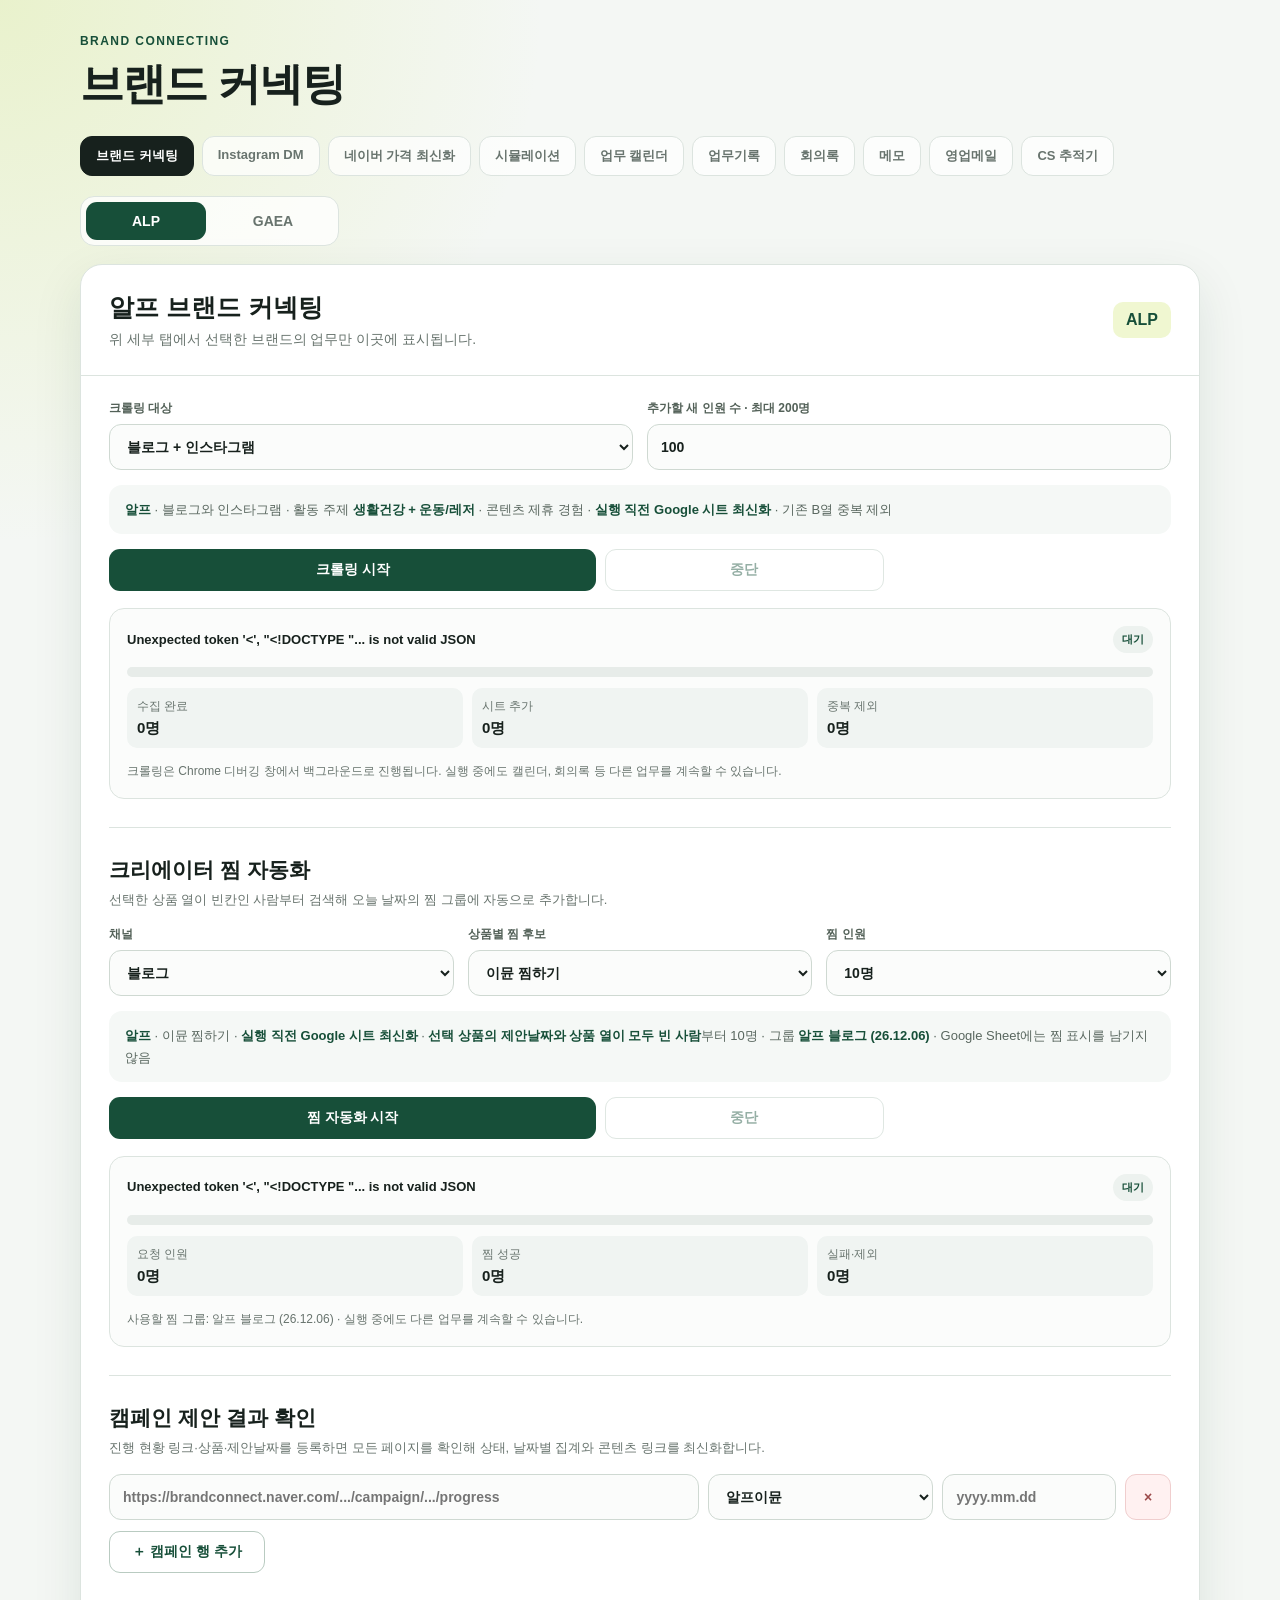
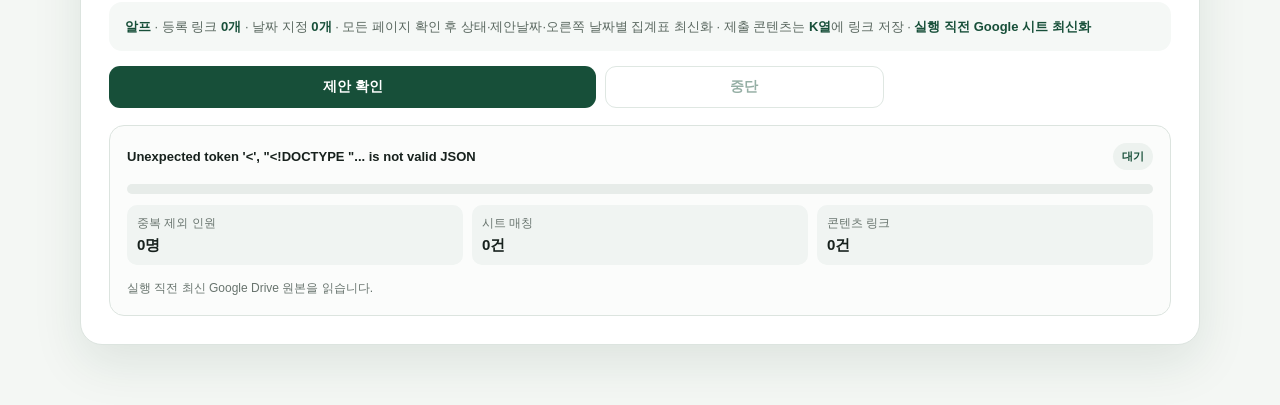
==== commit da81ec0b: "Add customer service case tracker" ====
--- a/brand_connecting.html
+++ b/brand_connecting.html
@@ -103,6 +103,7 @@
       <a href="/meetings">회의록</a>
       <a href="/memos">메모</a>
       <a href="/sales-email">영업메일</a>
+      <a href="/cs-tracker">CS 추적기</a>
     </nav>
     <div class="brand-switch" aria-label="브랜드 선택">
       <button type="button" data-brand="alp">ALP</button>
@@ -453,14 +454,14 @@
       const visibleStatus=status.brand&&status.brand!==currentBrand
         ? {status:"idle",message:"크롤링 대기 중",requested:0,collected:0,added:0,duplicates:0}
         : status;
-      const requested=Number(visibleStatus.requested||0),collected=Number(visibleStatus.collected||0);
+      const requested=Number(visibleStatus.requested||0),collected=Number(visibleStatus.collected||0),added=Number(visibleStatus.added||0);
       crawlIsRunning=running;
       document.getElementById("statusMessage").textContent=visibleStatus.message||"크롤링 대기 중";
       document.getElementById("statusBadge").textContent={idle:"대기",queued:"준비",preparing:"원본 확인",running:"진행 중",saving:"저장 중",login_required:"로그인 필요",completed:"완료",completed_with_warning:"확인 필요",failed:"실패",stopped:"중단"}[visibleStatus.status]||visibleStatus.status;
       document.getElementById("collectedCount").textContent=`${collected.toLocaleString()}명`;
-      document.getElementById("addedCount").textContent=`${Number(visibleStatus.added||0).toLocaleString()}명`;
+      document.getElementById("addedCount").textContent=`${added.toLocaleString()}명`;
       document.getElementById("duplicateCount").textContent=`${Number(visibleStatus.duplicates||0).toLocaleString()}명`;
-      document.getElementById("crawlProgress").style.width=`${requested?Math.min(100,collected/requested*100):0}%`;
+      document.getElementById("crawlProgress").style.width=`${requested?Math.min(100,added/requested*100):0}%`;
       document.getElementById("resumeCrawl").hidden=visibleStatus.status!=="login_required";
       updateControls();
       clearTimeout(pollTimer);
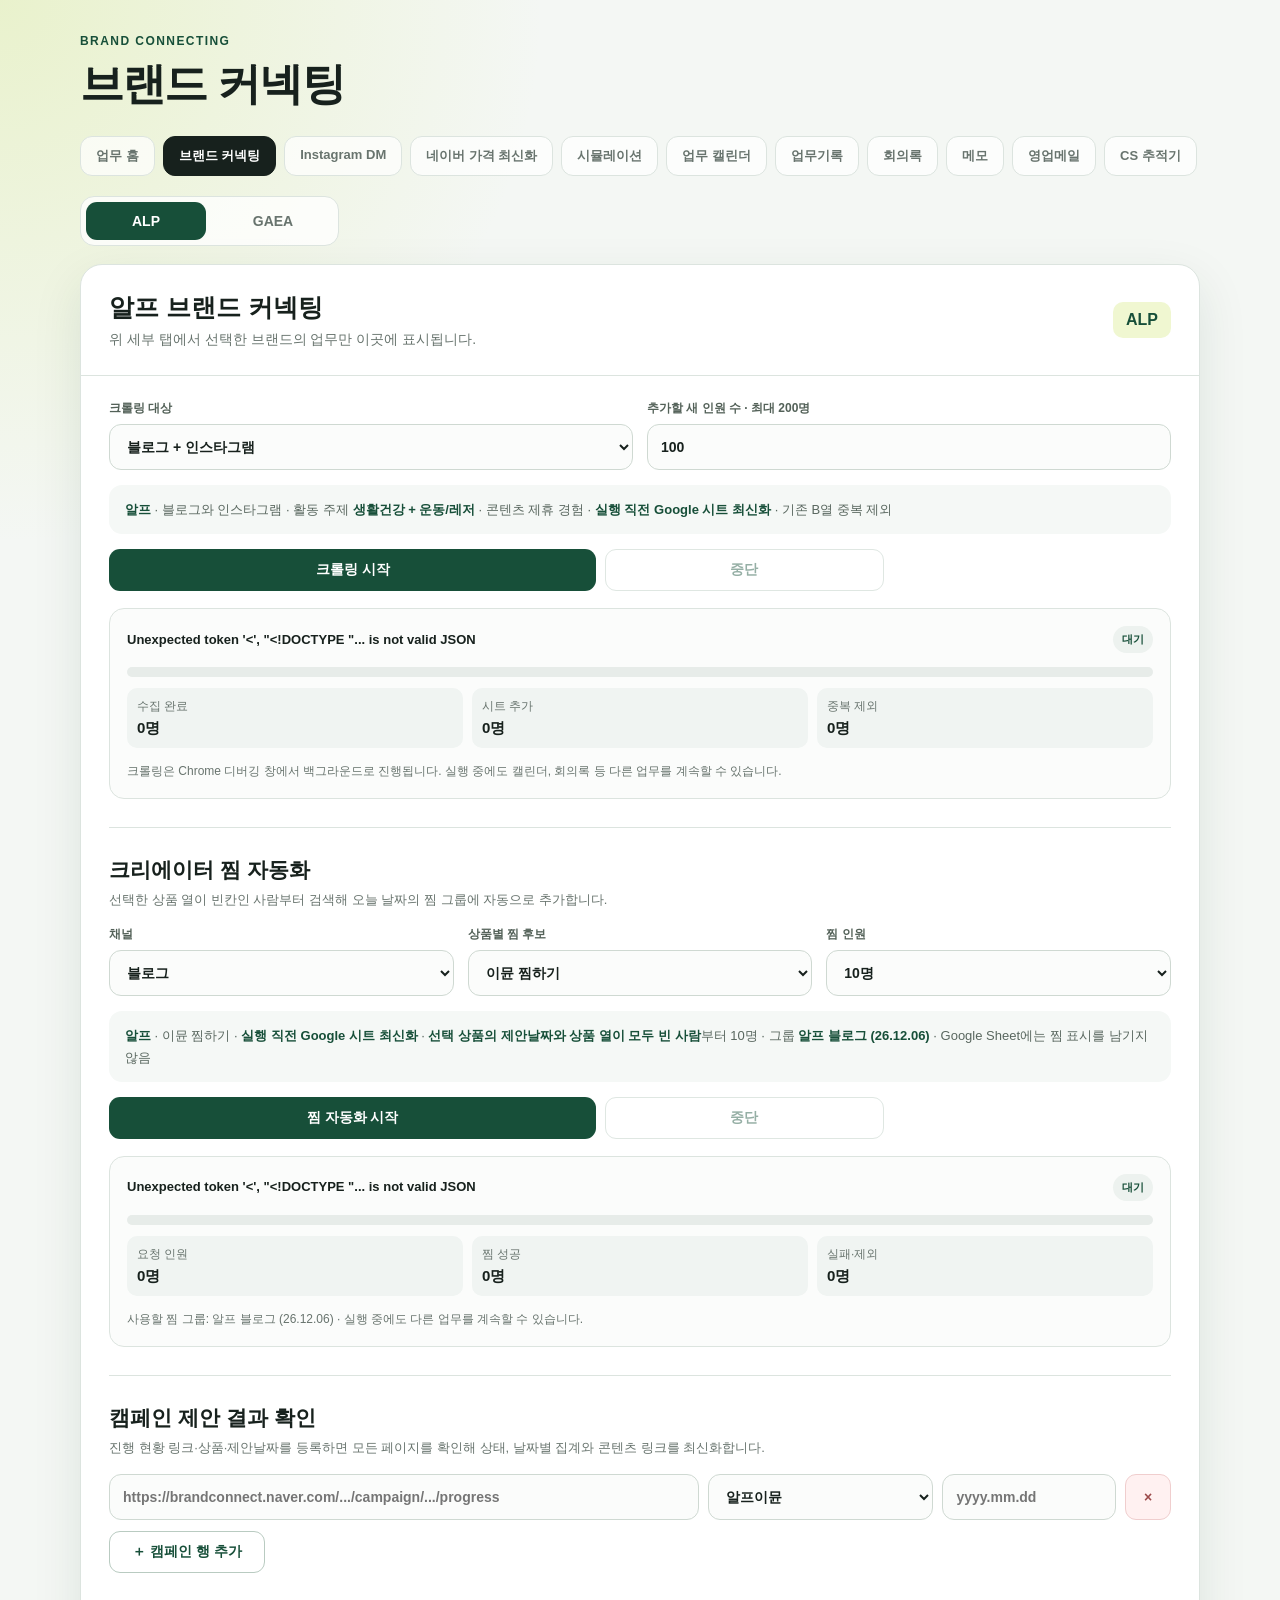
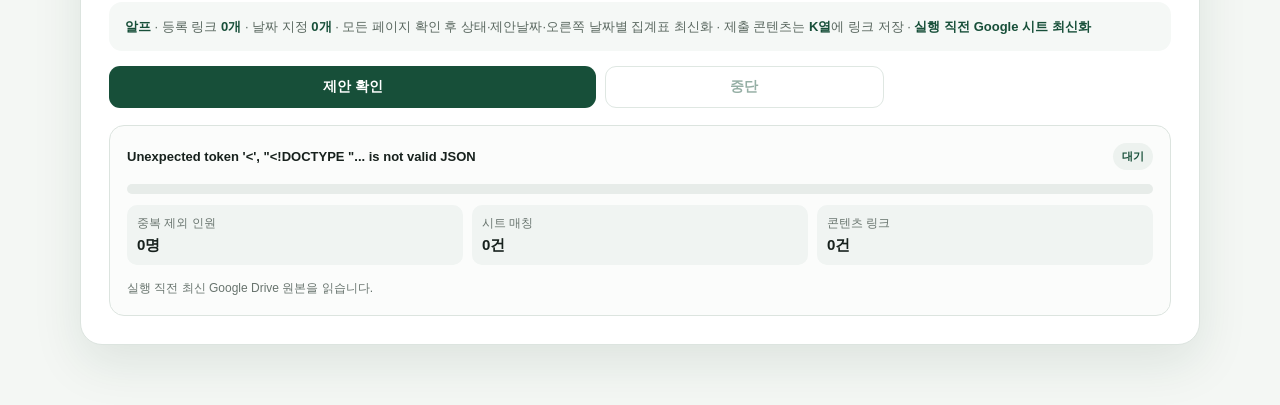
==== commit cc948113: "Add integrated work dashboard" ====
--- a/brand_connecting.html
+++ b/brand_connecting.html
@@ -94,6 +94,7 @@
       </div>
     </header>
     <nav class="nav" aria-label="업무 메뉴">
+      <a href="/dashboard">업무 홈</a>
       <a class="active" href="/brand-connecting">브랜드 커넥팅</a>
       <a href="/">Instagram DM</a>
       <a href="/prices">네이버 가격 최신화</a>
